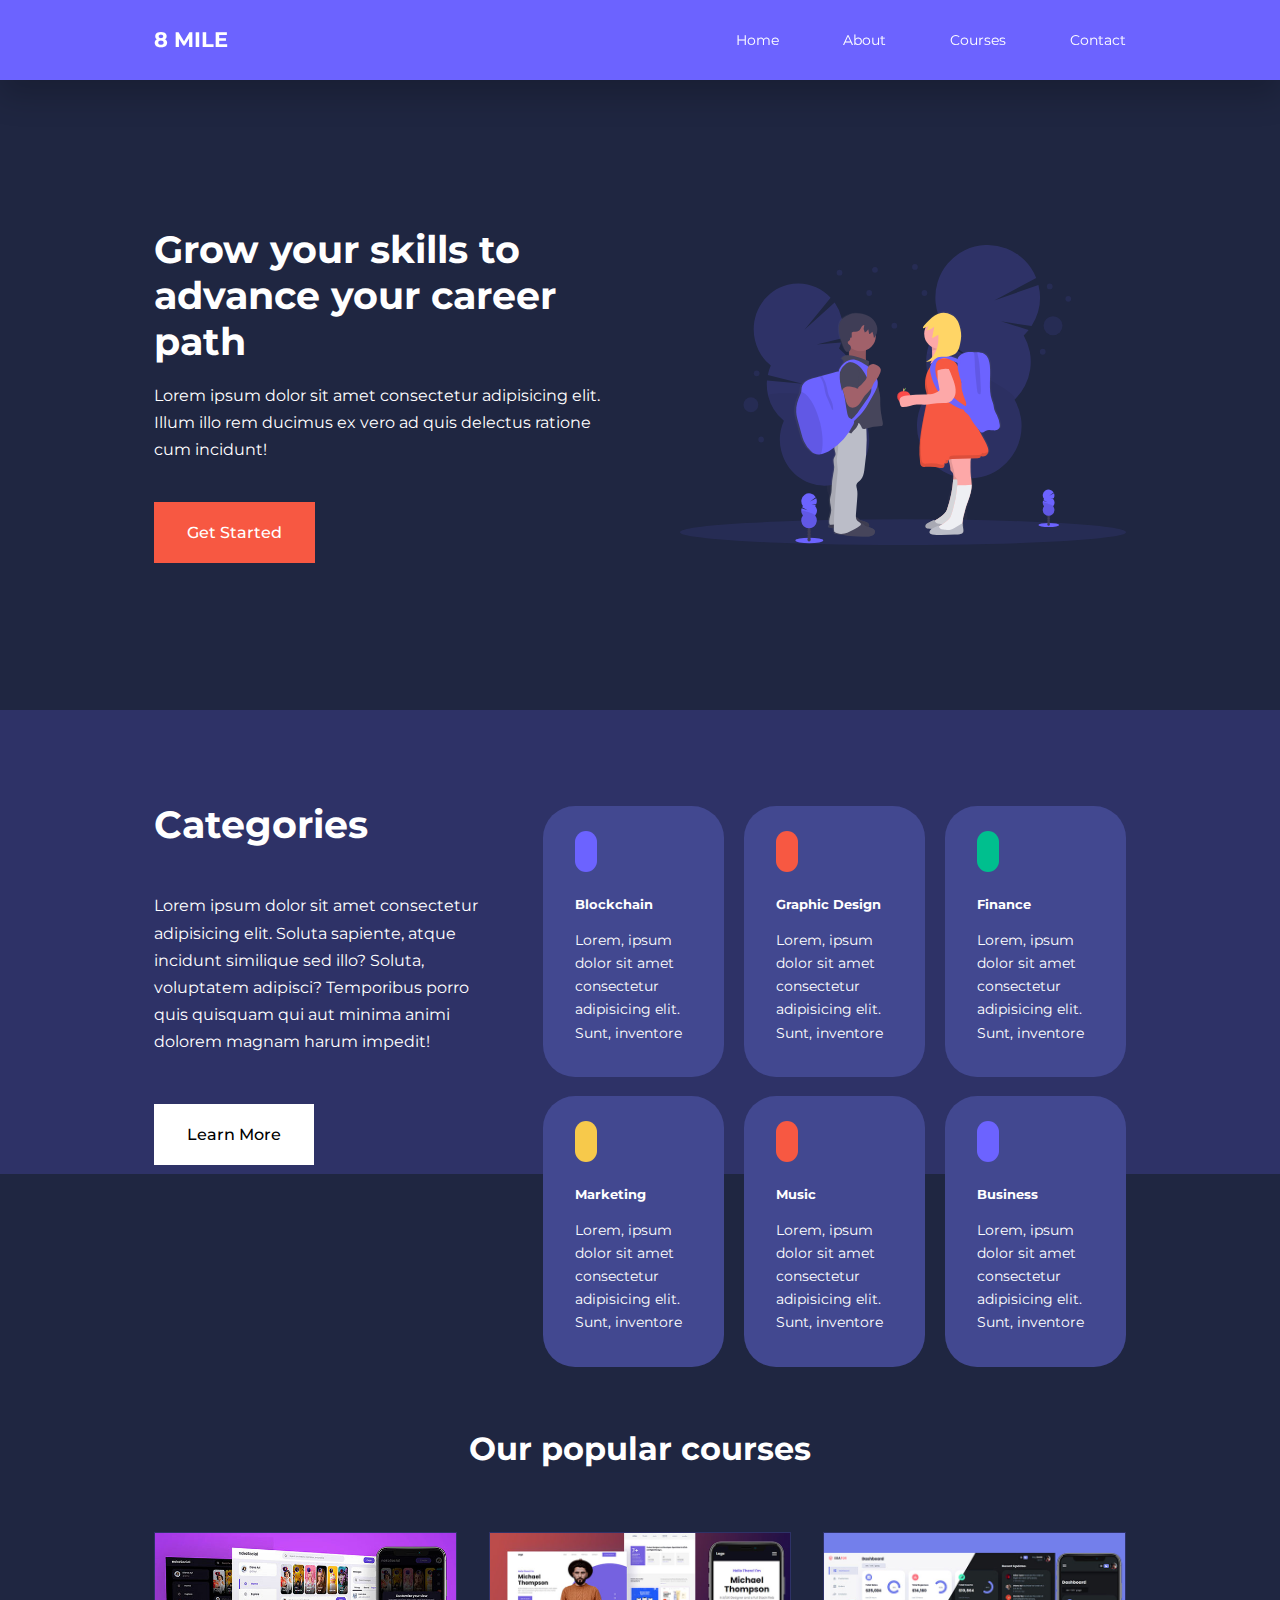
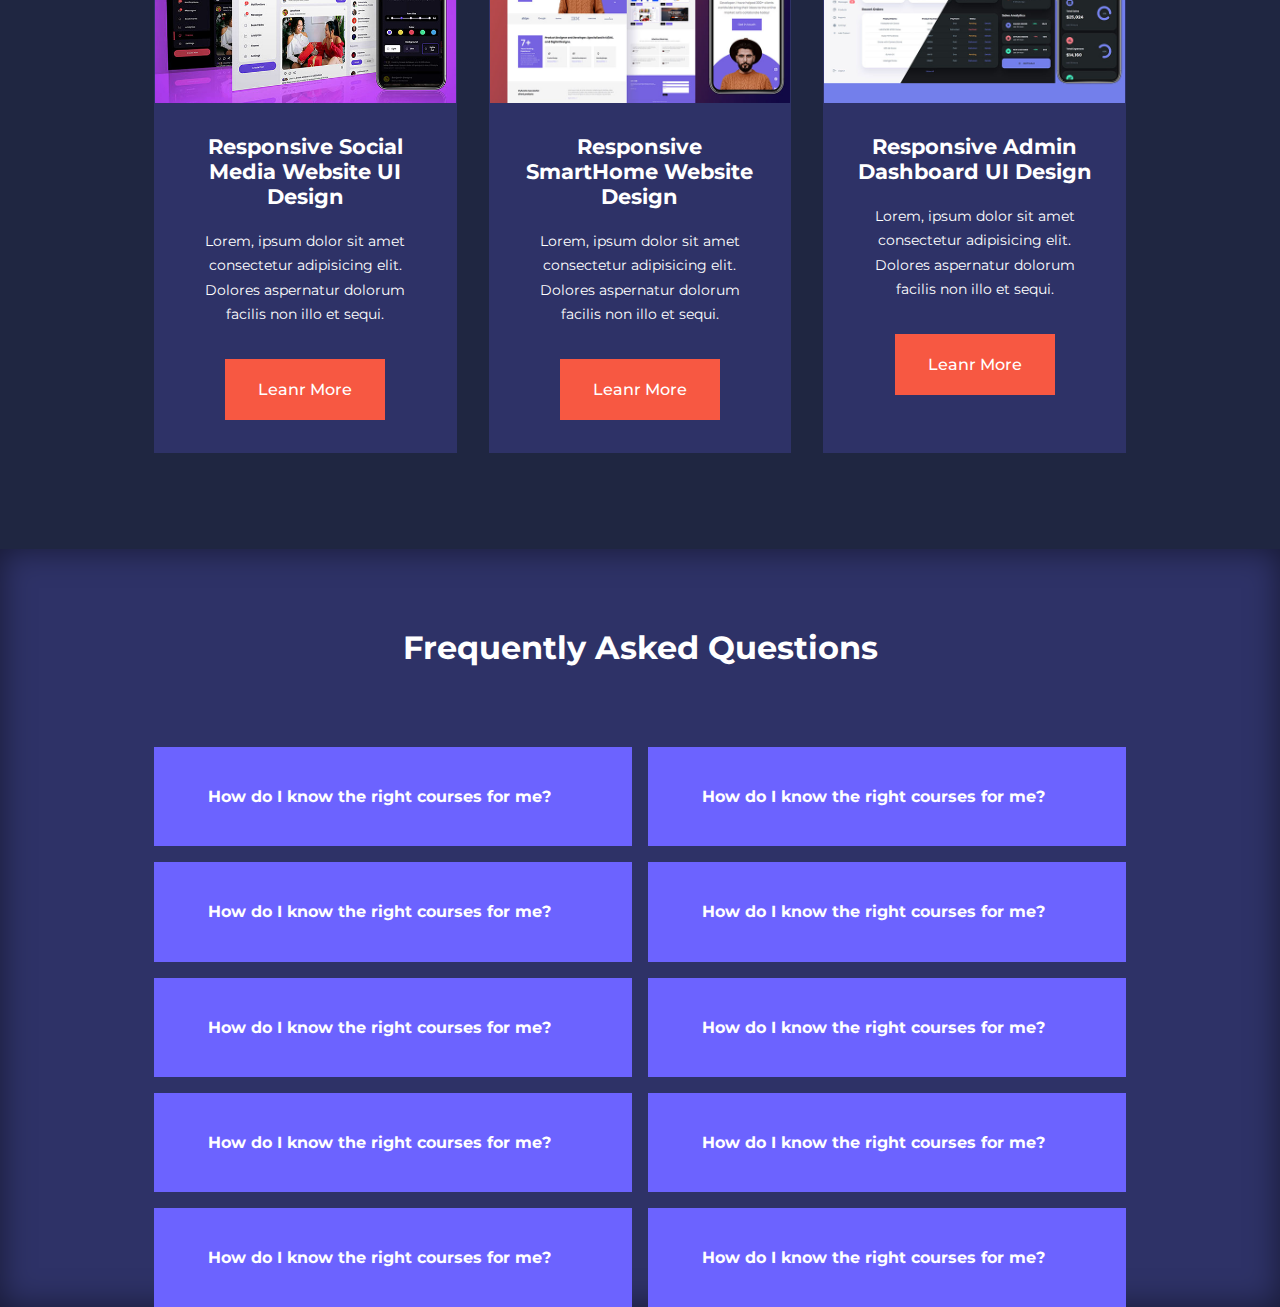
==== index.html @ 94a1e43c "First version" ====
<!DOCTYPE html>
<html lang="en">

<head>
    <meta charset="UTF-8">
    <meta http-equiv="X-UA-Compatible" content="IE=edge">
    <meta name="viewport" content="width=device-width, initial-scale=1.0">
    <title>Courses Website</title>

    <!-- CSS -->
    <link rel="stylesheet" href="css/style.css">

    <!-- ICONS -->
    <link rel="stylesheet" href="https://unicons.iconscout.com/release/v2.1.6/css/unicons.css">

    <!-- FONTS -->
    <link rel="preconnect" href="https://fonts.googleapis.com">
    <link rel="preconnect" href="https://fonts.gstatic.com" crossorigin>
    <link href="https://fonts.googleapis.com/css2?family=Montserrat:wght@300;400;500;600;700;800;900&display=swap" rel="stylesheet"> 
</head>

<body>
    <!-- NAVBAR -->
    <nav class="window-scroll">
        <div class="container nav_container">
            <a href="index.html"><h4>8 MILE</h4></a>
            <ul class="nav_menu">
                <li><a href="index.html">Home</a></li>
                <li><a href="about.html">About</a></li>
                <li><a href="courses.html">Courses</a></li>
                <li><a href="contact.html">Contact</a></li>
            </ul>
            <button id="open-menu-btn"><i class="uil uil-bars"></i></button>
            <button id="open-menu-btn"><i class="uil uil-multiply"></i></button>
        </div>
    </nav>

    <!-- HEADER -->
    <header>
        <div class="container header_container">
            <div class="header_left">
                <h1>Grow your skills to advance your career path</h1>
                <p>
                    Lorem ipsum dolor sit amet consectetur adipisicing elit. Illum illo rem ducimus ex vero ad quis delectus ratione cum incidunt!
                </p>
                <a href="courses.html" class="btn btn-primary">Get Started</a>
            </div>
            <div class="header_right">
                <div class="header_right_image">
                    <img src="./images/header.svg" alt="Header Image">
                </div>
            </div>
        </div>
    </header>

    <!-- CATEGORIED -->
    <section class="categories">
        <div class="container categories_container">
            <div class="categories_left">
                <h1>Categories</h1>
                <p>
                    Lorem ipsum dolor sit amet consectetur adipisicing elit. Soluta sapiente, atque incidunt similique sed illo? Soluta, voluptatem adipisci? Temporibus porro quis quisquam qui aut minima animi dolorem magnam harum impedit!
                </p>
                <a href="#" class="btn">Learn More</a>
            </div>
            <div class="categories_right">
                <article class="category">
                    <span class="category_icon"><i class="uil uil-bitcoin-circle"></i></span>
                    <h5>Blockchain</h5>
                    <p>Lorem, ipsum dolor sit amet consectetur adipisicing elit. Sunt, inventore</p>
                </article>

                <article class="category">
                    <span class="category_icon"><i class="uil uil-palette"></i></span>
                    <h5>Graphic Design</h5>
                    <p>Lorem, ipsum dolor sit amet consectetur adipisicing elit. Sunt, inventore</p>
                </article>
                
                <article class="category">
                    <span class="category_icon"><i class="uil uil-usd-circle"></i></span>
                    <h5>Finance</h5>
                    <p>Lorem, ipsum dolor sit amet consectetur adipisicing elit. Sunt, inventore</p>
                </article>

                <article class="category">
                    <span class="category_icon"><i class="uil uil-megaphone"></i></span>
                    <h5>Marketing</h5>
                    <p>Lorem, ipsum dolor sit amet consectetur adipisicing elit. Sunt, inventore</p>
                </article>
                
                <article class="category">
                    <span class="category_icon"><i class="uil uil-music"></i></span>
                    <h5>Music</h5>
                    <p>Lorem, ipsum dolor sit amet consectetur adipisicing elit. Sunt, inventore</p>
                </article>
                
                <article class="category">
                    <span class="category_icon"><i class="uil uil-puzzle-piece"></i></span>
                    <h5>Business</h5>
                    <p>Lorem, ipsum dolor sit amet consectetur adipisicing elit. Sunt, inventore</p>
                </article>
            </div>
        </div>
    </section>

    <!-- COURSES -->
    <section class="courses">
        <h2>Our popular courses</h2>
        <div class="container courses_container">
            <article class="course">
                <div class="course_image">
                    <img src="./images/course1.jpg" alt="course_1">
                </div>
                <div class="course_info">
                    <h4>Responsive Social Media Website UI Design</h4>
                    <p>
                        Lorem, ipsum dolor sit amet consectetur adipisicing elit. Dolores aspernatur dolorum facilis non illo et sequi.
                    </p>
                    <a href="courses.html" class="btn btn-primary">Leanr More</a>
                </div>    
            </article>

            <article class="course">
                <div class="course_image">
                    <img src="./images/course2.jpg" alt="course_1">
                </div>
                <div class="course_info">
                    <h4>Responsive SmartHome Website Design</h4>
                    <p>
                        Lorem, ipsum dolor sit amet consectetur adipisicing elit. Dolores aspernatur dolorum facilis non illo et sequi.
                    </p>
                    <a href="courses.html" class="btn btn-primary">Leanr More</a>
                </div>    
            </article>

            <article class="course">
                <div class="course_image">
                    <img src="./images/course3.jpg" alt="course_1">
                </div>
                <div class="course_info">
                    <h4>Responsive Admin Dashboard UI Design</h4>
                    <p>
                        Lorem, ipsum dolor sit amet consectetur adipisicing elit. Dolores aspernatur dolorum facilis non illo et sequi.
                    </p>
                    <a href="courses.html" class="btn btn-primary">Leanr More</a>
                </div>    
            </article>
        </div>
    </section>

    <!-- FREQUENTLY ASKED QUESTIONS -->
    <div class="faqs">
        <h2>Frequently Asked Questions</h2>
        <div class="container faqs_container">
            <article class="faq">
                <div class="faq_icon"><i class="uil uil-plus"></i></div>
                <div class="question_answer">
                    <h4>How do I know the right courses for me?</h4>
                    <p>
                        Lorem ipsum dolor sit amet consectetur adipisicing elit. Impedit officiis ab odio ducimus? Laborum cumque maxime eaque cum quod, reprehenderit perspiciatis vel possimus id eligendi quia, minus quaerat voluptates. Eaque?
                    </p>
                </div>
            </article>

            <article class="faq">
                <div class="faq_icon"><i class="uil uil-plus"></i></div>
                <div class="question_answer">
                    <h4>How do I know the right courses for me?</h4>
                    <p>
                        Lorem ipsum dolor sit amet consectetur adipisicing elit. Impedit officiis ab odio ducimus? Laborum cumque maxime eaque cum quod, reprehenderit perspiciatis vel possimus id eligendi quia, minus quaerat voluptates. Eaque?
                    </p>
                </div>
            </article>

            <article class="faq">
                <div class="faq_icon"><i class="uil uil-plus"></i></div>
                <div class="question_answer">
                    <h4>How do I know the right courses for me?</h4>
                    <p>
                        Lorem ipsum dolor sit amet consectetur adipisicing elit. Impedit officiis ab odio ducimus? Laborum cumque maxime eaque cum quod, reprehenderit perspiciatis vel possimus id eligendi quia, minus quaerat voluptates. Eaque?
                    </p>
                </div>
            </article>

            <article class="faq">
                <div class="faq_icon"><i class="uil uil-plus"></i></div>
                <div class="question_answer">
                    <h4>How do I know the right courses for me?</h4>
                    <p>
                        Lorem ipsum dolor sit amet consectetur adipisicing elit. Impedit officiis ab odio ducimus? Laborum cumque maxime eaque cum quod, reprehenderit perspiciatis vel possimus id eligendi quia, minus quaerat voluptates. Eaque?
                    </p>
                </div>
            </article>

            <article class="faq">
                <div class="faq_icon"><i class="uil uil-plus"></i></div>
                <div class="question_answer">
                    <h4>How do I know the right courses for me?</h4>
                    <p>
                        Lorem ipsum dolor sit amet consectetur adipisicing elit. Impedit officiis ab odio ducimus? Laborum cumque maxime eaque cum quod, reprehenderit perspiciatis vel possimus id eligendi quia, minus quaerat voluptates. Eaque?
                    </p>
                </div>
            </article>

            <article class="faq">
                <div class="faq_icon"><i class="uil uil-plus"></i></div>
                <div class="question_answer">
                    <h4>How do I know the right courses for me?</h4>
                    <p>
                        Lorem ipsum dolor sit amet consectetur adipisicing elit. Impedit officiis ab odio ducimus? Laborum cumque maxime eaque cum quod, reprehenderit perspiciatis vel possimus id eligendi quia, minus quaerat voluptates. Eaque?
                    </p>
                </div>
            </article>

            <article class="faq">
                <div class="faq_icon"><i class="uil uil-plus"></i></div>
                <div class="question_answer">
                    <h4>How do I know the right courses for me?</h4>
                    <p>
                        Lorem ipsum dolor sit amet consectetur adipisicing elit. Impedit officiis ab odio ducimus? Laborum cumque maxime eaque cum quod, reprehenderit perspiciatis vel possimus id eligendi quia, minus quaerat voluptates. Eaque?
                    </p>
                </div>
            </article>

            <article class="faq">
                <div class="faq_icon"><i class="uil uil-plus"></i></div>
                <div class="question_answer">
                    <h4>How do I know the right courses for me?</h4>
                    <p>
                        Lorem ipsum dolor sit amet consectetur adipisicing elit. Impedit officiis ab odio ducimus? Laborum cumque maxime eaque cum quod, reprehenderit perspiciatis vel possimus id eligendi quia, minus quaerat voluptates. Eaque?
                    </p>
                </div>
            </article>

            <article class="faq">
                <div class="faq_icon"><i class="uil uil-plus"></i></div>
                <div class="question_answer">
                    <h4>How do I know the right courses for me?</h4>
                    <p>
                        Lorem ipsum dolor sit amet consectetur adipisicing elit. Impedit officiis ab odio ducimus? Laborum cumque maxime eaque cum quod, reprehenderit perspiciatis vel possimus id eligendi quia, minus quaerat voluptates. Eaque?
                    </p>
                </div>
            </article>

            <article class="faq">
                <div class="faq_icon"><i class="uil uil-plus"></i></div>
                <div class="question_answer">
                    <h4>How do I know the right courses for me?</h4>
                    <p>
                        Lorem ipsum dolor sit amet consectetur adipisicing elit. Impedit officiis ab odio ducimus? Laborum cumque maxime eaque cum quod, reprehenderit perspiciatis vel possimus id eligendi quia, minus quaerat voluptates. Eaque?
                    </p>
                </div>
            </article>
        </div>
    </div>

    <script src="main.js"></script>
</body>

</html>
---- css/style.css ----
/* GENERAL STYLES */
* {
    margin: 0;
    padding: 0;
    border: 0;
    outline: 0;
    text-decoration: none;
    list-style: none;
    box-sizing: border-box;
}

:root {
    --color-primary : #6c63ff;
    --color-success : #00bf8e;
    --color-warning : #f7c94b;
    --color-danger : #f75842;
    --color-danger-variant: rgba(247, 88, 66, 0.4);
    --color-white : #fff;
    --color-light : rgba(255, 255, 0.7);
    --color-black : #000;
    --color-bg : #1f2641;
    --color-bg1 : #2e3267;
    --color-bg2 : #424890;
    
    --container-width-lg: 76%;
    --container-width-md: 90%;
    --container-width-sm: 94%;

    --transition: all 400ms ease;
}

body {
    font-family: 'Montserrat', sans-serif;
    line-height: 1.7;
    color: var(--color-white);
    background-color: var(--color-bg);
}

.container {
    width: var(--container-width-lg);
    margin: 0 auto;
}

section {
    padding: 6rem 0;
}

section h2 {
    text-align: center;
    margin-bottom: 4rem;
}

h1, h2, h3 , h4, h5 {
    line-height: 1.2;
}

h1 {
    font-size: 2.4rem;
}

h2 {
    font-size: 2rem;
}

h3 {
    font-size: 1.6rem;
}

h4 {
    font-size: 1.3rem;
}

a {
    color: var(--color-white);
}

img {
    width: 100%;
    display: block;object-fit: cover;
}

.btn {
    display: inline-block;
    background: var(--color-white);
    color: var(--color-black);
    padding: 1rem 2rem;
    border: 1px solid transparent;
    font-weight: 500;
    transition: var(--transition);
}

.btn:hover {
    background: transparent;
    color: var(--color-white);
    border-color: var(--color-white);
}

.btn-primary {
    background: var(--color-danger);
    color: var(--color-white);
}

/* NAVBAR */
nav {
    background: transparent;
    width: 100vw;
    height: 5rem;
    position: fixed;
    top: 0;
    z-index: 11;
}

/* Change Navbar styles on scroll */
.window-scroll {
    background: var(--color-primary);
    box-shadow: 0 1rem 2rem rgba(0, 0, 0, 0.2);
}

.nav_container {
    height: 5rem;
    display: flex;
    justify-content: space-between;
    align-items: center;
}

nav button {
    display: none;
}

.nav_menu {
    display: flex;
    align-items: center;
    gap: 4rem;
}

.nav_menu a {
    font-size: 0.9rem;
    transition: var(--transition);
}

.nav_menu a:hover {
    color: var(--color-bg2);
}

/* HEADER */
header {
    position: relative;
    top: 5rem;
    overflow: hidden;
    height: 70vh;
    margin-bottom: 5rem;
}

.header_container {
    display: grid;
    grid-template-columns: 1fr 1fr;
    align-items: center;
    gap: 5rem;
    height: 100%;
}

.header_left p {
    margin: 1rem 0 2.4rem;
}

/* CATEGORIES */
.categories {
    background: var(--color-bg1);
    height: 29rem;
}

.categories h1 {
    line-height: 1;
    margin-bottom: 3rem;
}

.categories_container {
    display: grid;
    grid-template-columns: 40% 60%;
}

.categories_left {
    margin-right: 4rem;
}

.categories_left p {
    margin: 1rem 0 3rem;
}

.categories_right {
    display: grid;
    grid-template-columns: repeat(3, 1fr);
    gap: 1.2rem;
}

.category {
    background: var(--color-bg2);
    padding: 2rem;
    border-radius: 2rem;
    transition: var(--transition);
}

.category:hover {
    box-shadow: 0 3rem 3rem rgba(0, 0, 0, 0.3);
    z-index: 1;
}

.category:nth-child(2) .category_icon {
    background-color: var(--color-danger);
}

.category:nth-child(3) .category_icon {
    background-color: var(--color-success);
}

.category:nth-child(4) .category_icon {
    background-color: var(--color-warning);
}

.category:nth-child(5) .category_icon {
    background-color: var(--color-danger);
}

.category_icon {
    background-color: var(--color-primary);
    padding: 0.7rem;
    border-radius: 0.9rem;
}

.category h5 {
    margin: 2rem 0 1rem;
}

.category p {
    font-size: 0.85rem;
}

/* POPULAR COURSES */
.courses {
    margin-top: 10rem;
}

.courses_container {
    display: grid;
    grid-template-columns: repeat(3, 1fr);
    gap: 2rem;
}

.course {
    background-color: var(--color-bg1);
    text-align: center;
    border: 1px solid transparent;
    transition: var(--transition);
}

.course:hover {
    background: transparent;
    border-color: var(--color-primary);
}

.course_info {
    padding: 2rem;
}

.course_info p {
    margin: 1.2rem 0 2rem;
    font-size: 0.9rem;
}

/* FREQUENTLY ASKED QUESTIONS */
.faqs {
    padding-top: 5rem;
    background-color: var(--color-bg1);
    box-shadow: inset 0 0 2rem rgba(0, 0, 0, 0.5);
}

.faqs h2 {
    text-align: center;
    margin-bottom: 5rem;
}

.faqs_container {
    display: grid;
    grid-template-columns: 1fr 1fr; 
    gap: 1rem;
}

.faq {
    padding: 2rem;
    display: flex;
    align-items: center;
    gap: 1.4rem;
    height: fit-content;
    background-color: var(--color-primary);
    cursor: pointer;
}

.faq h4 {
    font-size: 1rem;
    line-height: 2.2;
}

.faq_icon {
    align-self: flex-start;
    font-size: 1.2rem;
}

.faq p {
    margin-top: 0.8rem;
    display: none;
}

.faq.open p {
    display: block;
}
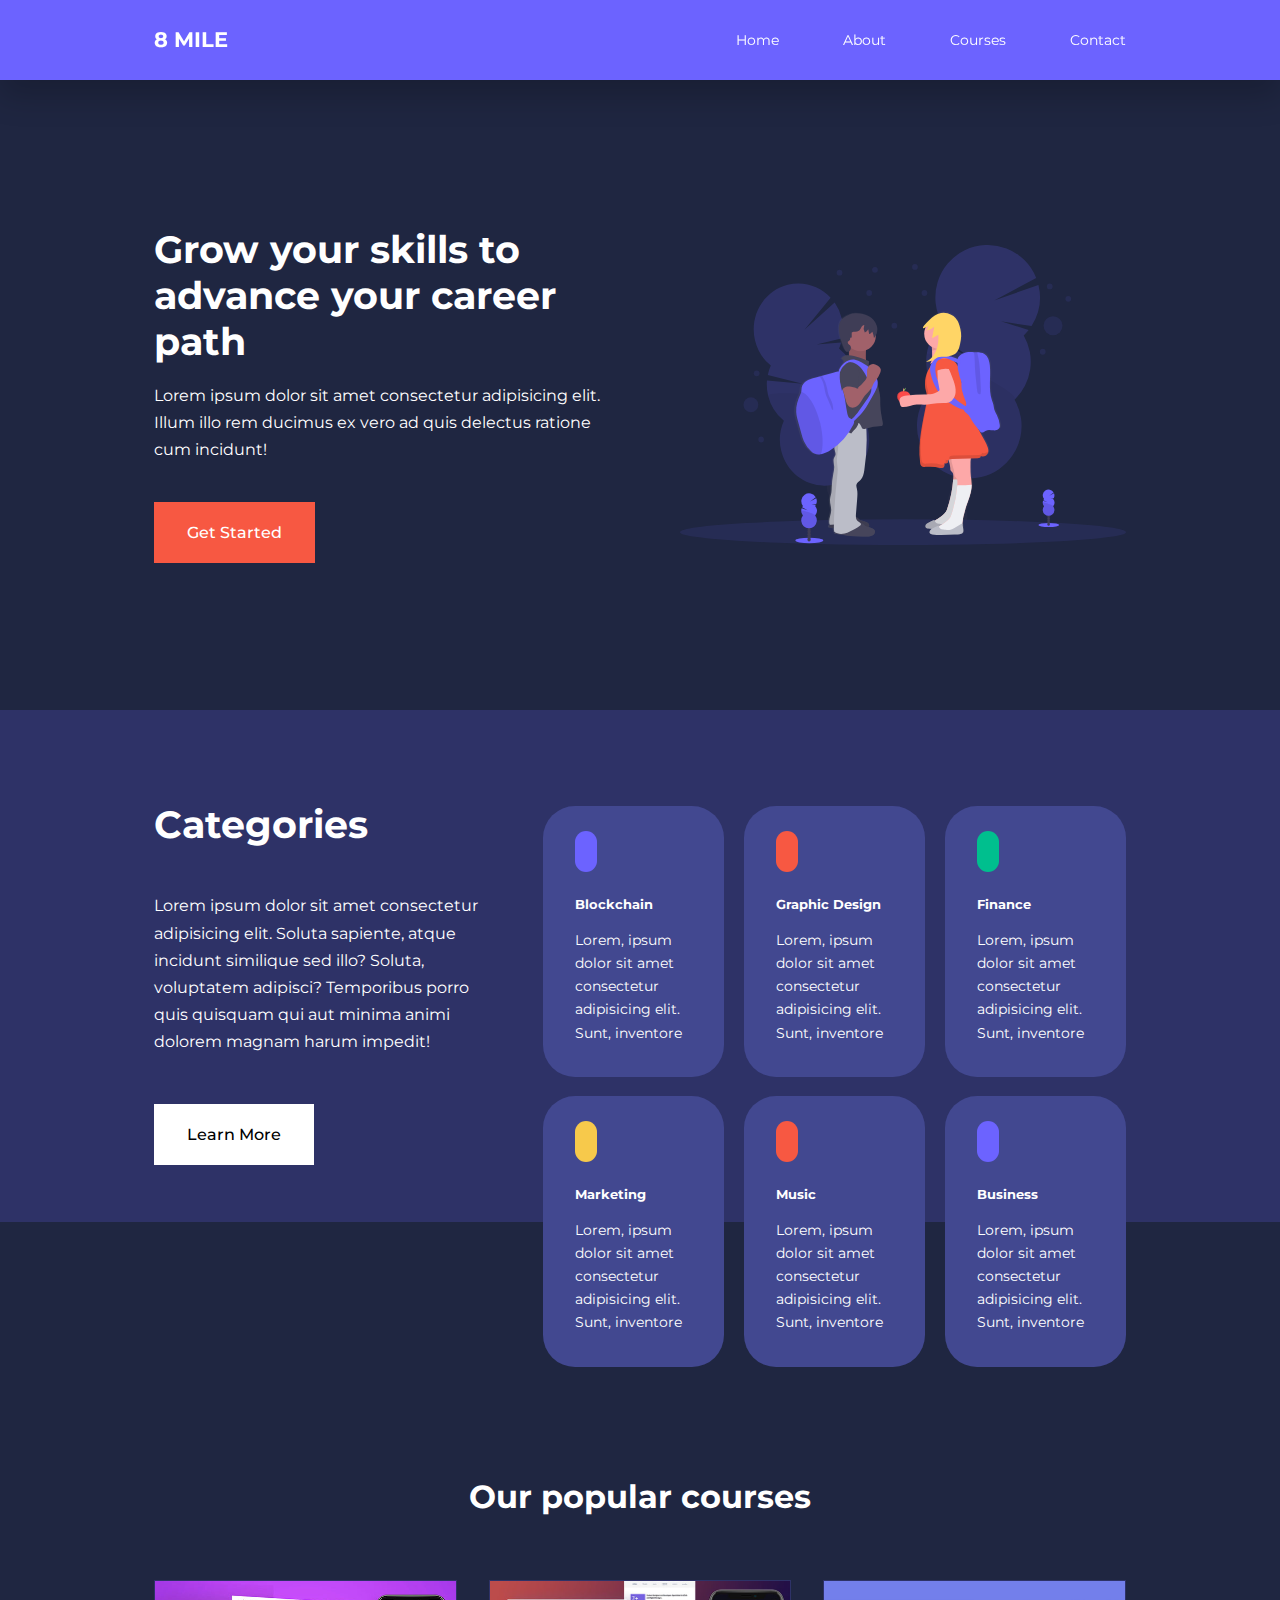
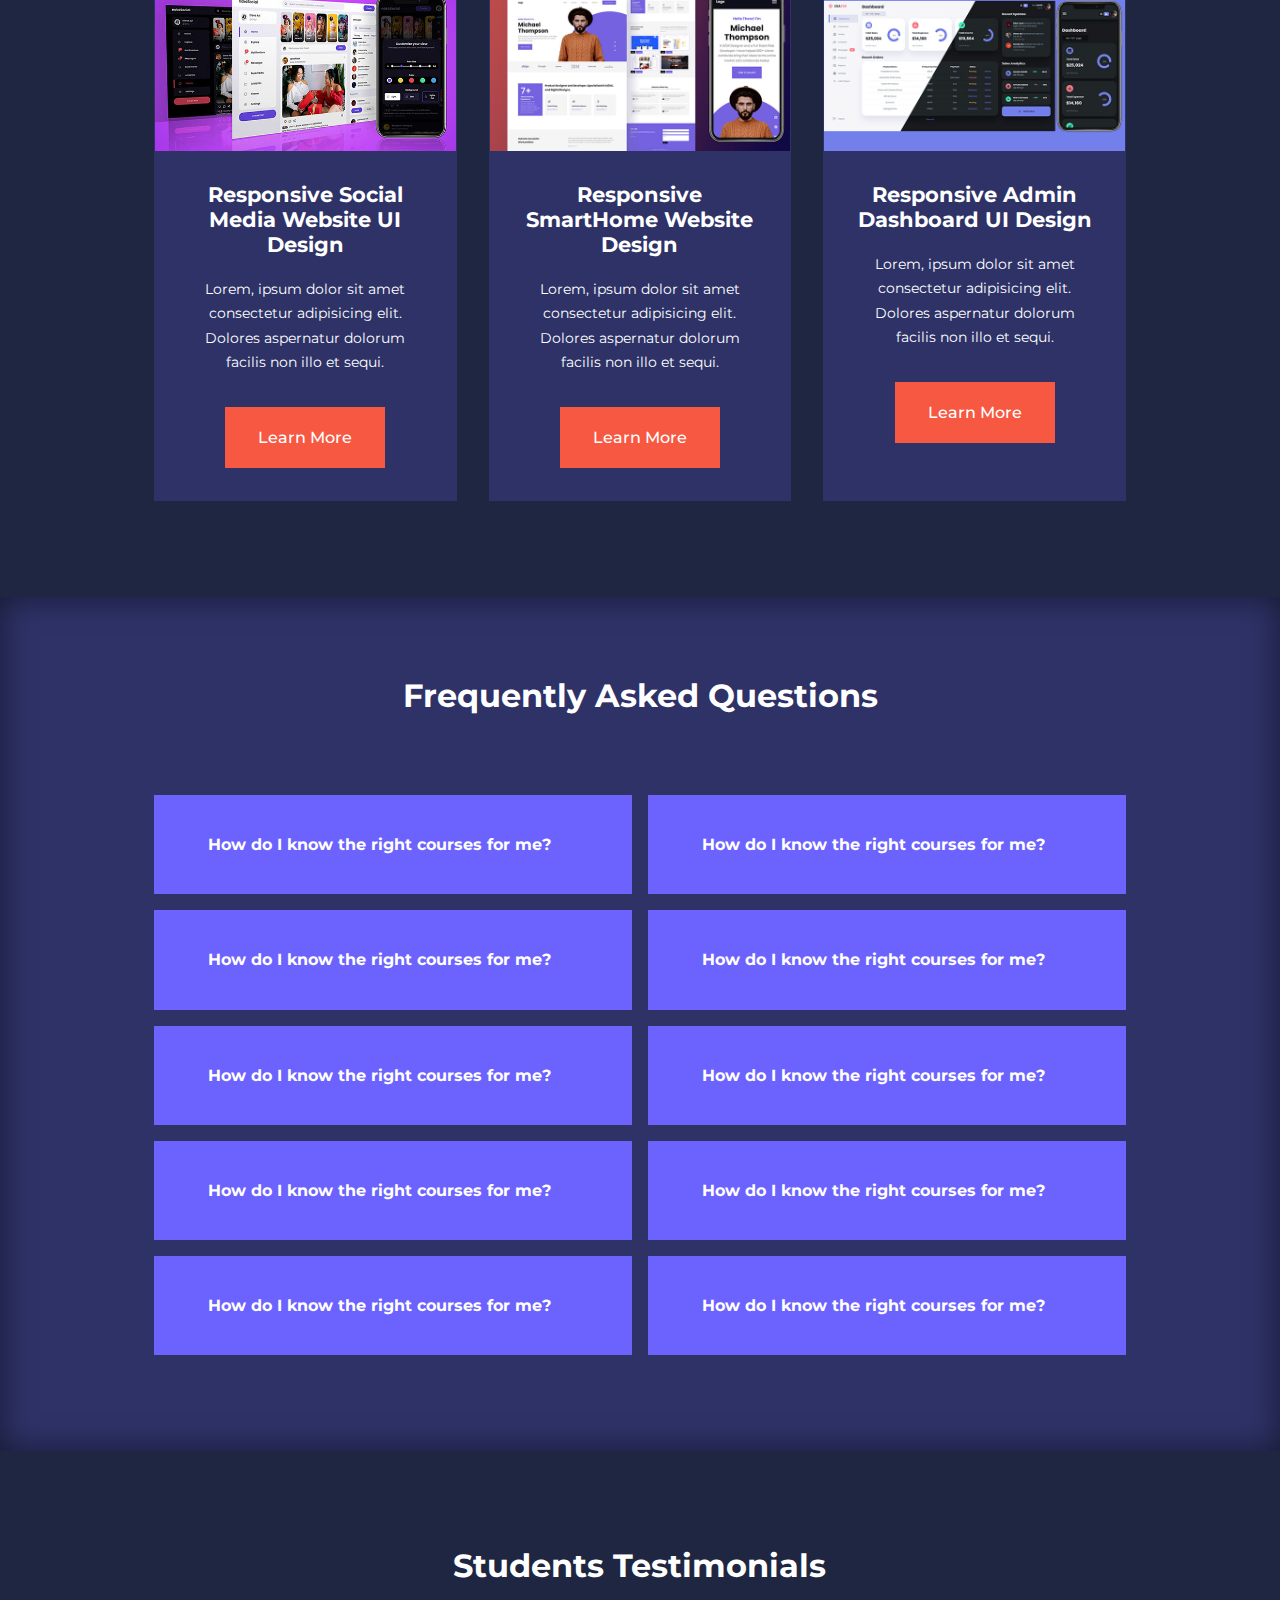
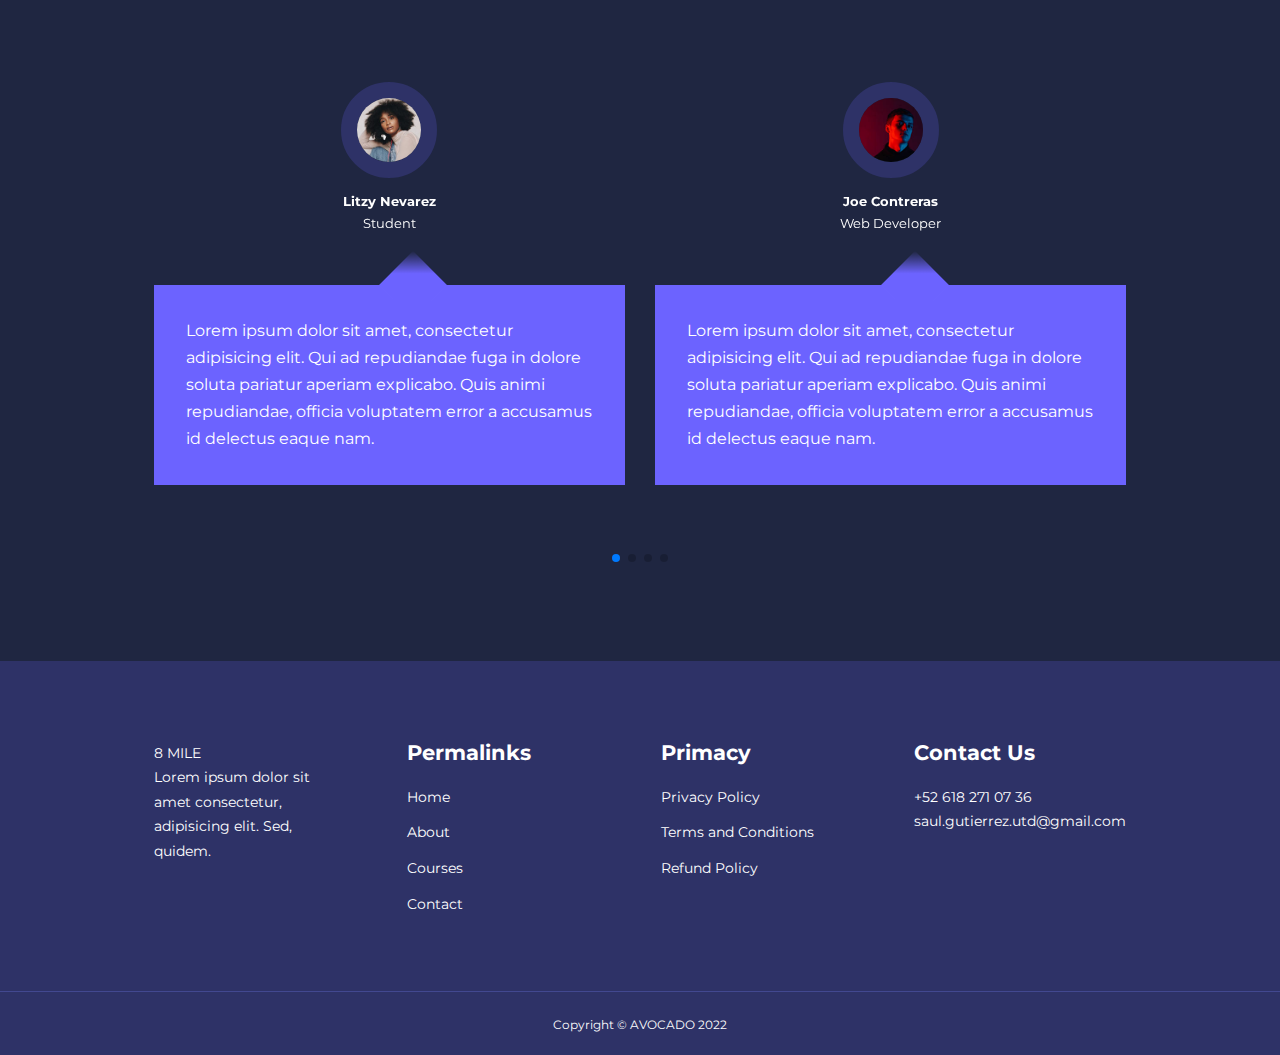
==== commit 098fcd2f: "Landing Finished" ====
--- a/index.html
+++ b/index.html
@@ -17,6 +17,12 @@
     <link rel="preconnect" href="https://fonts.googleapis.com">
     <link rel="preconnect" href="https://fonts.gstatic.com" crossorigin>
     <link href="https://fonts.googleapis.com/css2?family=Montserrat:wght@300;400;500;600;700;800;900&display=swap" rel="stylesheet"> 
+
+    <!-- SWIPER JS -->
+    <link
+        rel="stylesheet"
+        href="https://unpkg.com/swiper@8/swiper-bundle.min.css"
+    />
 </head>
 
 <body>
@@ -31,7 +37,7 @@
                 <li><a href="contact.html">Contact</a></li>
             </ul>
             <button id="open-menu-btn"><i class="uil uil-bars"></i></button>
-            <button id="open-menu-btn"><i class="uil uil-multiply"></i></button>
+            <button id="close-menu-btn"><i class="uil uil-multiply"></i></button>
         </div>
     </nav>
 
@@ -116,7 +122,7 @@
                     <p>
                         Lorem, ipsum dolor sit amet consectetur adipisicing elit. Dolores aspernatur dolorum facilis non illo et sequi.
                     </p>
-                    <a href="courses.html" class="btn btn-primary">Leanr More</a>
+                    <a href="courses.html" class="btn btn-primary">Learn More</a>
                 </div>    
             </article>
 
@@ -129,7 +135,7 @@
                     <p>
                         Lorem, ipsum dolor sit amet consectetur adipisicing elit. Dolores aspernatur dolorum facilis non illo et sequi.
                     </p>
-                    <a href="courses.html" class="btn btn-primary">Leanr More</a>
+                    <a href="courses.html" class="btn btn-primary">Learn More</a>
                 </div>    
             </article>
 
@@ -142,14 +148,14 @@
                     <p>
                         Lorem, ipsum dolor sit amet consectetur adipisicing elit. Dolores aspernatur dolorum facilis non illo et sequi.
                     </p>
-                    <a href="courses.html" class="btn btn-primary">Leanr More</a>
+                    <a href="courses.html" class="btn btn-primary">Learn More</a>
                 </div>    
             </article>
         </div>
     </section>
 
     <!-- FREQUENTLY ASKED QUESTIONS -->
-    <div class="faqs">
+    <section class="faqs">
         <h2>Frequently Asked Questions</h2>
         <div class="container faqs_container">
             <article class="faq">
@@ -252,9 +258,159 @@
                 </div>
             </article>
         </div>
-    </div>
-
+    </section>
+
+    <!-- TESTIMONIALS -->
+    <section class="container testimonials_container mySwiper">
+        <h2>Students Testimonials</h2>
+        <div class="swiper-wrapper">
+            <article class="testimonial swiper-slide">
+                <div class="avatar">
+                    <img src="./images/avatar1.jpg" alt="Testimonial Image">
+                </div>
+                <div class="testimonial_info">
+                    <h5>Litzy Nevarez</h5>
+                    <small>Student</small>
+                </div>
+                <div class="testimonial_body">
+                    <p>
+                        Lorem ipsum dolor sit amet, consectetur adipisicing elit. Qui ad repudiandae fuga in dolore soluta pariatur aperiam explicabo. Quis animi repudiandae, officia voluptatem error a accusamus id delectus eaque nam.
+                    </p>
+                </div>
+            </article>
+
+            <article class="testimonial swiper-slide">
+                <div class="avatar">
+                    <img src="./images/avatar2.jpg" alt="Testimonial Image">
+                </div>
+                <div class="testimonial_info">
+                    <h5>Joe Contreras</h5>
+                    <small>Web Developer</small>
+                </div>
+                <div class="testimonial_body">
+                    <p>
+                        Lorem ipsum dolor sit amet, consectetur adipisicing elit. Qui ad repudiandae fuga in dolore soluta pariatur aperiam explicabo. Quis animi repudiandae, officia voluptatem error a accusamus id delectus eaque nam.
+                    </p>
+                </div>
+            </article>
+
+            <article class="testimonial swiper-slide">
+                <div class="avatar">
+                    <img src="./images/avatar3.jpg" alt="Testimonial Image">
+                </div>
+                <div class="testimonial_info">
+                    <h5>José Reyes</h5>
+                    <small>Student</small>
+                </div>
+                <div class="testimonial_body">
+                    <p>
+                        Lorem ipsum dolor sit amet, consectetur adipisicing elit. Qui ad repudiandae fuga in dolore soluta pariatur aperiam explicabo. Quis animi repudiandae, officia voluptatem error a accusamus id delectus eaque nam.
+                    </p>
+                </div>
+            </article>
+
+            <article class="testimonial swiper-slide">
+                <div class="avatar">
+                    <img src="./images/avatar4.jpg" alt="Testimonial Image">
+                </div>
+                <div class="testimonial_info">
+                    <h5>Mitzy Madera</h5>
+                    <small>Web Developer</small>
+                </div>
+                <div class="testimonial_body">
+                    <p>
+                        Lorem ipsum dolor sit amet, consectetur adipisicing elit. Qui ad repudiandae fuga in dolore soluta pariatur aperiam explicabo. Quis animi repudiandae, officia voluptatem error a accusamus id delectus eaque nam.
+                    </p>
+                </div>
+            </article>
+
+            <article class="testimonial swiper-slide">
+                <div class="avatar">
+                    <img src="./images/avatar5.jpg" alt="Testimonial Image">
+                </div>
+                <div class="testimonial_info">
+                    <h5>Mariela</h5>
+                    <small>Student</small>
+                </div>
+                <div class="testimonial_body">
+                    <p>
+                        Lorem ipsum dolor sit amet, consectetur adipisicing elit. Qui ad repudiandae fuga in dolore soluta pariatur aperiam explicabo. Quis animi repudiandae, officia voluptatem error a accusamus id delectus eaque nam.
+                    </p>
+                </div>
+            </article>
+        </div>
+        <div class="swiper-pagination"></div>
+    </section>
+
+    <!-- FOOTER -->
+    <footer class="footer">
+        <div class="container footer_container">
+            <div class="footer_1">
+                <a href="index.html" class="footer_logo">8 MILE</a>
+                <p>
+                    Lorem ipsum dolor sit amet consectetur, adipisicing elit. Sed, quidem.
+                </p>
+            </div>
+
+            <div class="footer_2">
+                <h4>Permalinks</h4>
+                <ul class="permalinks">
+                    <li><a href="index.html">Home</a></li>
+                    <li><a href="about.html">About</a></li>
+                    <li><a href="courses.html">Courses</a></li>
+                    <li><a href="contact.html">Contact</a></li>
+                </ul>
+            </div>
+
+            <div class="footer_3">
+                <h4>Primacy</h4>
+                <ul class="privacy">
+                    <li><a href="#">Privacy Policy</a></li>
+                    <li><a href="#">Terms and Conditions</a></li>
+                    <li><a href="#">Refund Policy</a></li>
+                </ul>
+            </div>
+
+            <div class="footer_4">
+                <h4>Contact Us</h4>
+                <div>
+                    <p>+52 618 271 07 36</p>
+                    <p>saul.gutierrez.utd@gmail.com</p>
+                </div>
+
+                <ul class="footer_socials">
+                    <li><a href="#"><i class="uil uil-facebook"></i></a></li>
+                    <li><a href="#"><i class="uil uil-instagram"></i></a></li>
+                    <li><a href="#"><i class="uil uil-twitter"></i></a></li>
+                    <li><a href="#"><i class="uil uil-youtube"></i></a></li>
+                </ul>
+            </div>
+        </div>
+            <div class="footer_copyright">
+                <small>Copyright &copy; AVOCADO 2022</small>
+            </div>
+    </footer>
+
+    <!-- SCRIPTS JS -->
+    <script src="https://unpkg.com/swiper@8/swiper-bundle.min.js"></script>
     <script src="main.js"></script>
+
+    <script>
+        var swiper = new Swiper(".mySwiper", {
+          slidesPerView: 1,
+          spaceBetween: 30,
+          pagination: {
+            el: ".swiper-pagination",
+            clickable: true,
+          },
+            //   Window Width >= 600
+            breakpoints: {
+                900: {
+                    slidesPerView: 2
+                }
+            }
+        });
+    </script>
 </body>
 
 </html>--- a/css/style.css
+++ b/css/style.css
@@ -166,7 +166,7 @@
 /* CATEGORIES */
 .categories {
     background: var(--color-bg1);
-    height: 29rem;
+    height: 32rem;
 }
 
 .categories h1 {
@@ -312,4 +312,157 @@
 
 .faq.open p {
     display: block;
+}
+
+/* TESTIMONIALS */
+.testimonials_container {
+    overflow-x: hidden;
+    position: relative;
+    margin-bottom: 5rem;
+}
+
+.testimonial {
+    padding-top: 2rem;
+}
+
+.avatar {
+    width: 6rem;
+    height: 6rem;
+    border-radius: 50%;
+    overflow: hidden;
+    margin: 0 auto 1rem;
+    border: 1rem solid var(--color-bg1);
+}
+
+.testimonial_info {
+    text-align: center;
+}
+
+.testimonial_body {
+    background: var(--color-primary);
+    padding: 2rem;
+    margin-top: 3rem;
+    position: relative;
+}
+
+.testimonial_body::before {
+    content: "";
+    display: block;
+    background: linear-gradient(135deg, transparent, var(--color-primary), var(--color-primary), var(--color-primary));
+    width: 3rem;
+    height: 3rem;
+    position: absolute;
+    left: 50%;
+    top: -1.5rem;
+    transform: rotate(45deg);
+}
+
+/* FOOTER */
+footer {
+    background: var(--color-bg1);
+    padding-top: 5rem;
+    font-size: 0.9rem;
+}
+
+.footer_container {
+    display: grid;
+    grid-template-columns: repeat(4, 1fr);
+    gap: 5rem;
+}
+
+.footer_container > div h4 {
+    margin-bottom: 1.2rem;
+}
+
+.footer_1 p {
+    margin: 0 0 2rem;
+}
+
+footer ul li {
+    margin-bottom: 0.7rem;
+}
+
+footer ul li a:hover {
+    text-decoration: underline;
+}
+
+.footer_socials {
+    display: flex;
+    gap: 1rem;
+    font-size: 1.2rem;
+    margin-top: 2rem;
+}
+
+.footer_copyright {
+    text-align: center;
+    margin-top: 4rem;
+    padding: 1.2rem 0;
+    border-top: 1px solid var(--color-bg2);
+}
+
+/* RESPONSIVE DESIGN */
+@media screen and (max-width: 1024px) {
+    .container {
+        width: var(--container-width-md);
+    }
+
+    h1 {
+        font-size: 2.2rem;
+    }
+
+    h2 {
+        font-size: 1.7rem;
+    }
+
+    h3 {
+        font-size: 1.4rem;
+    }
+
+    h4 {
+        font-size: 1.2rem;
+    }
+
+    /* NAVBAR */
+    nav button {
+        display: inline-block;
+        background: transparent;
+        font-size: 1.8rem;
+        color: var(--color-white);
+        cursor: pointer;
+    }
+
+    nav button#close-menu-btn {
+        display: none;
+    }
+
+    .nav_menu {
+        position: fixed;
+        top: 5rem;
+        right: 5%;
+        height: fit-content;
+        width: 18rem;
+        flex-direction: column;
+        gap: 0;
+        display: none;
+    }
+
+    .nav_menu li {
+        width: 100%;
+        height: 5.8rem;
+    }
+
+    .nav_menu li a {
+        background: var(--color-primary);
+        box-shadow: -4rem 6rem 10rem rgba(0, 0, 0, 0.6);
+        width: 100%;
+        height: 100%;
+        display: grid;
+        place-items: center;
+    }
+
+    .nav_menu li a:hover {
+        background: var(--color-bg2);
+        color: var(--color-white);
+    }
+
 }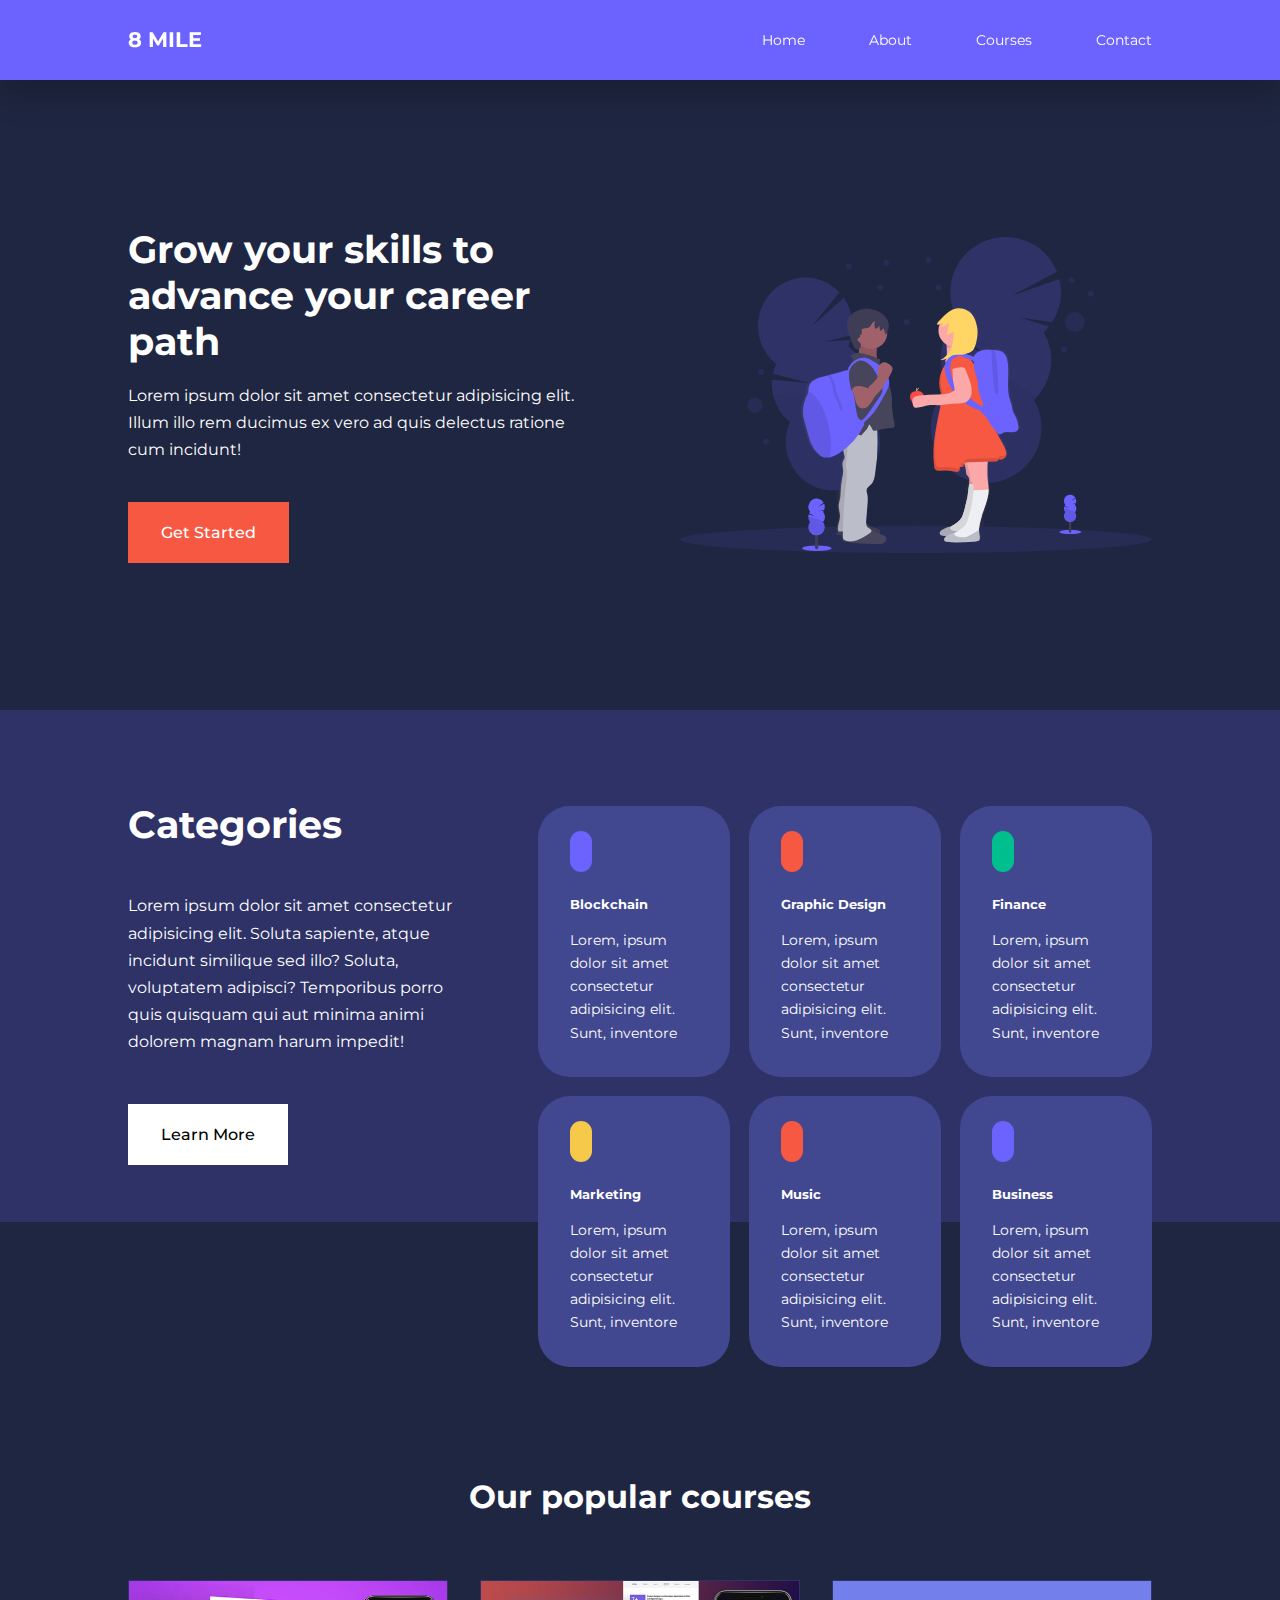
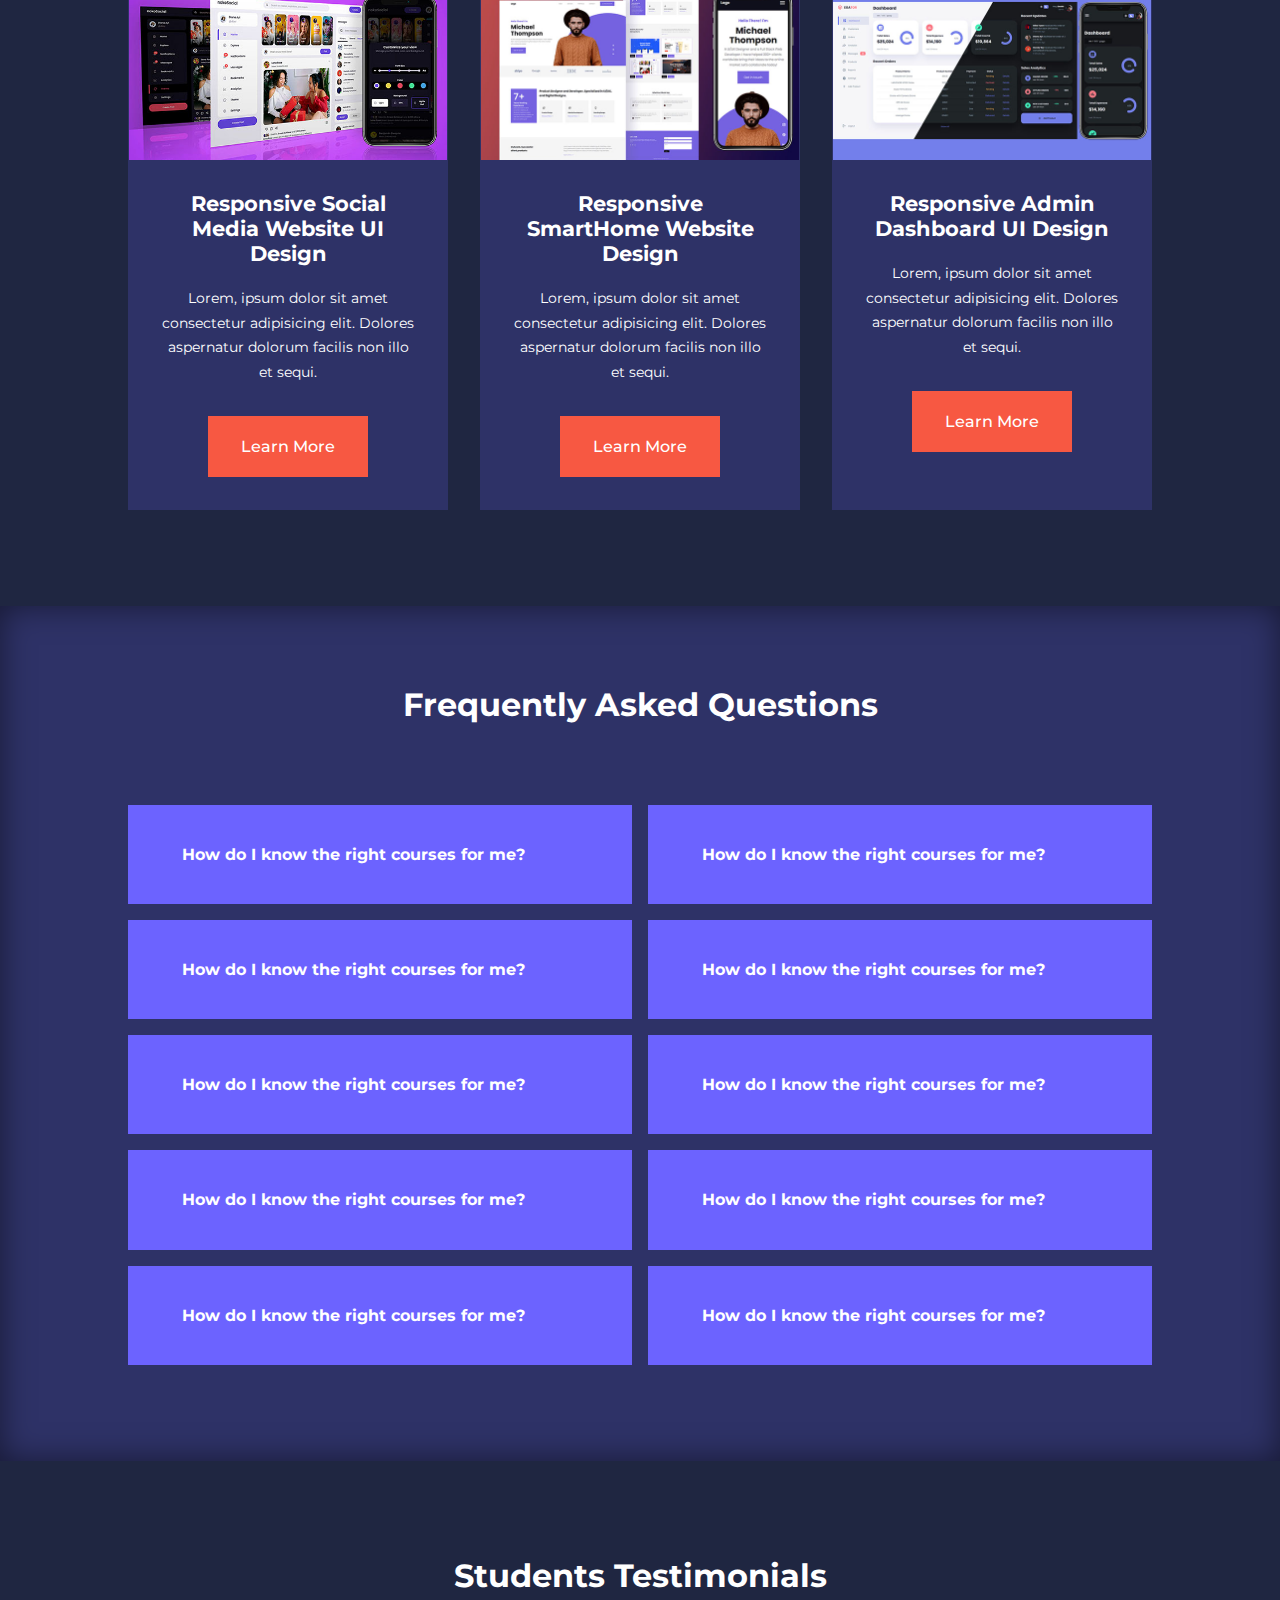
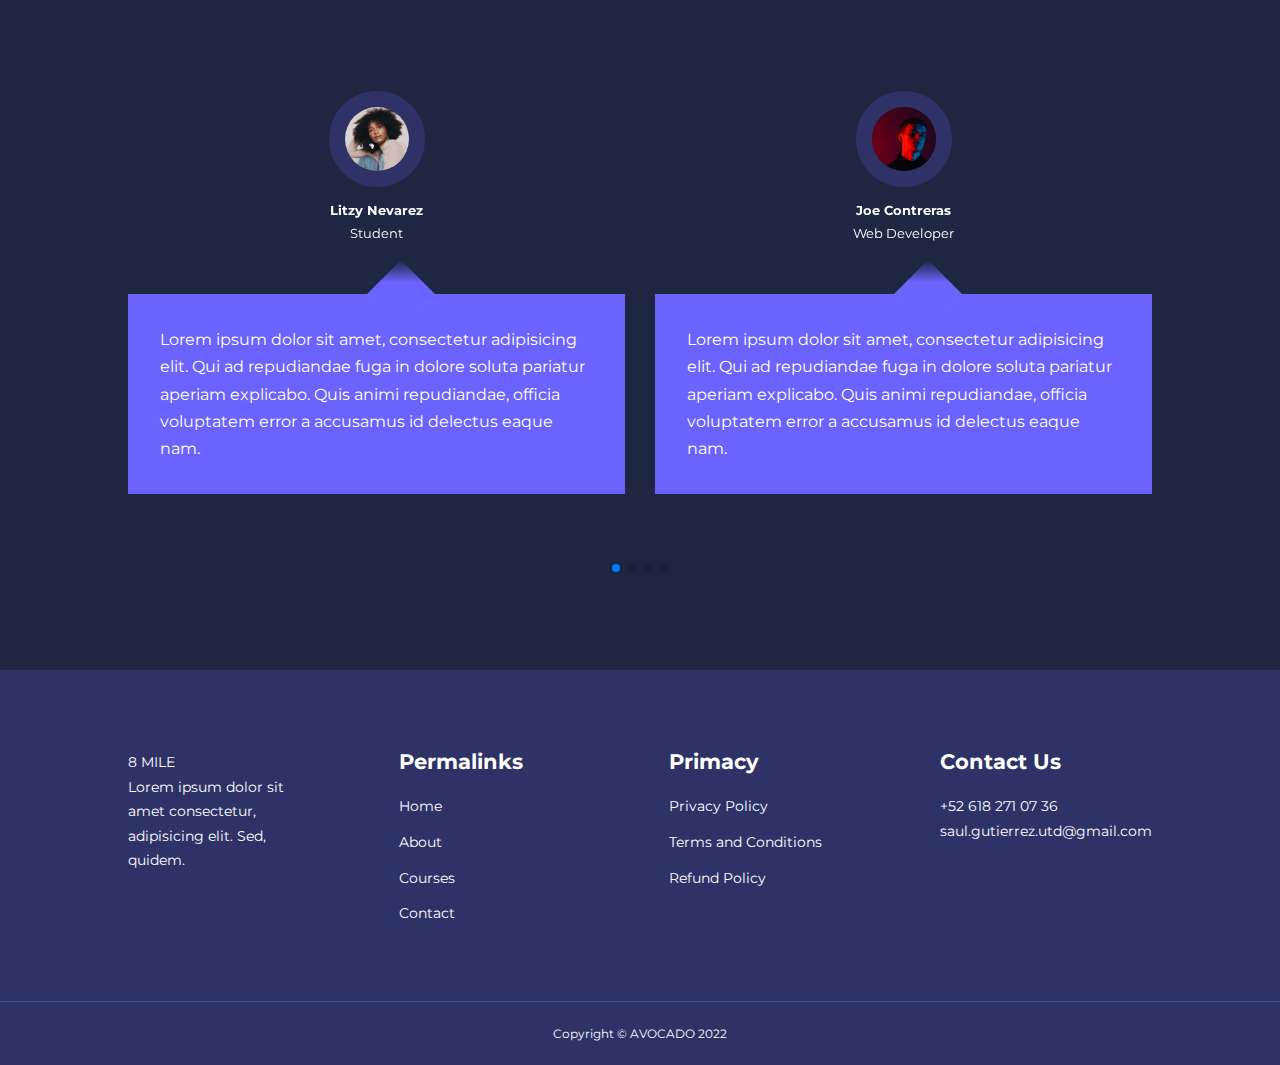
==== commit 14f81a24: "Mobile Responsive" ====
--- a/index.html
+++ b/index.html
@@ -59,7 +59,7 @@
         </div>
     </header>
 
-    <!-- CATEGORIED -->
+    <!-- CATEGORIES -->
     <section class="categories">
         <div class="container categories_container">
             <div class="categories_left">
--- a/css/style.css
+++ b/css/style.css
@@ -22,7 +22,7 @@
     --color-bg1 : #2e3267;
     --color-bg2 : #424890;
     
-    --container-width-lg: 76%;
+    --container-width-lg: 80%;
     --container-width-md: 90%;
     --container-width-sm: 94%;
 
@@ -400,6 +400,10 @@
     border-top: 1px solid var(--color-bg2);
 }
 
+nav button#close-menu-btn {
+    display: none;
+}
+
 /* RESPONSIVE DESIGN */
 @media screen and (max-width: 1024px) {
     .container {
@@ -440,15 +444,40 @@
         top: 5rem;
         right: 5%;
         height: fit-content;
-        width: 18rem;
+        width: 40vw;
         flex-direction: column;
         gap: 0;
         display: none;
     }
 
+    @keyframes animateNavItems {
+        0% {
+          transform: rotateZ(-90deg) rotateX(90deg) scale(0.1);
+        }
+        100% {
+            transform: rotateZ(0) rotateX(0) scale(1);
+            opacity: 1;
+        }
+    }
+
     .nav_menu li {
         width: 100%;
         height: 5.8rem;
+        animation: animateNavItems 500ms linear forwards;
+        transform-origin: top right;
+        opacity: 0;
+    }
+
+    .nav_menu li:nth-child(2){
+        animation-delay: 250ms;
+    }
+
+    .nav_menu li:nth-child(3){
+        animation-delay: 500ms;
+    }
+    
+    .nav_menu li:nth-child(4){
+        animation-delay: 750ms;
     }
 
     .nav_menu li a {
@@ -465,4 +494,127 @@
         color: var(--color-white);
     }
 
+    /* HEADER */
+    header {
+        height: 52vh;
+        margin-bottom: 4rem;
+    }
+
+    .header_container {
+        gap: 0;
+        padding-bottom: 3rem;
+    }
+
+    /* CATEGORIES */
+    .categories {
+        height: auto;
+    }
+
+    .categories_container {
+        grid-template-columns: 1fr;
+        gap: 3rem;
+    }
+
+    .categories_left {
+        margin-right: 0;
+    }
+
+    /* POPULAR COURSES */
+    .courses {
+        margin-top: 0;
+    }
+    
+    .courses_container {
+        grid-template-columns: 1fr 1fr;
+    }
+
+    /* .FAQS */
+    .faqs_container {
+        grid-template-columns: 1fr;
+    }
+
+    .faq {
+        padding: 1.5rem;
+    }
+
+    /* FOOTER */
+    .footer_container {
+        grid-template-columns: 1fr 1fr;
+        text-align: center;
+    }
+
+    .footer_socials {
+        width: 60%;
+        margin: 0 auto; 
+    }
+}
+
+@media screen and (max-width: 600px) {
+    .container {
+        width: var(--container-width-sm);
+    }
+
+    /* NAVBAR */
+    .nav_menu {right: 3%;
+    }
+
+    /* HEADER */
+    header {
+        height: 100vh;
+    }
+
+    .header_container {
+        grid-template-columns: 1fr;
+        text-align: center;
+        margin-top: 0;
+    }
+
+    .header_left p {
+        margin-bottom: 1.3rem;
+    }
+
+    /* CATEGORIES */
+    .categories_left {
+        text-align: center;
+    }
+
+    .categories_right {
+        grid-template-columns: 1fr 1fr;
+        gap: 0.7rem;
+    }
+
+    .category {
+        padding: 1rem;
+        border-radius: 1rem;
+    }
+
+    .category_icon {
+        margin-top: 4px;
+        display: inline-block;
+    }
+
+    /* POPULAR COURSES */
+    .courses_container {
+        grid-template-columns: 1fr;
+    }
+
+    /* TESTIMONIALS */
+    .testimonial_body {
+        padding: 1.2rem;
+    }
+
+    /* FOOTER */
+    .footer_container {
+        grid-template-columns: 1fr;
+        text-align: center;
+        gap: 2rem;
+    }
+
+    .footer_1 p {
+        margin: 1rem auto;
+    }
+
+    .footer_socials {
+        justify-content: center;
+    }
 }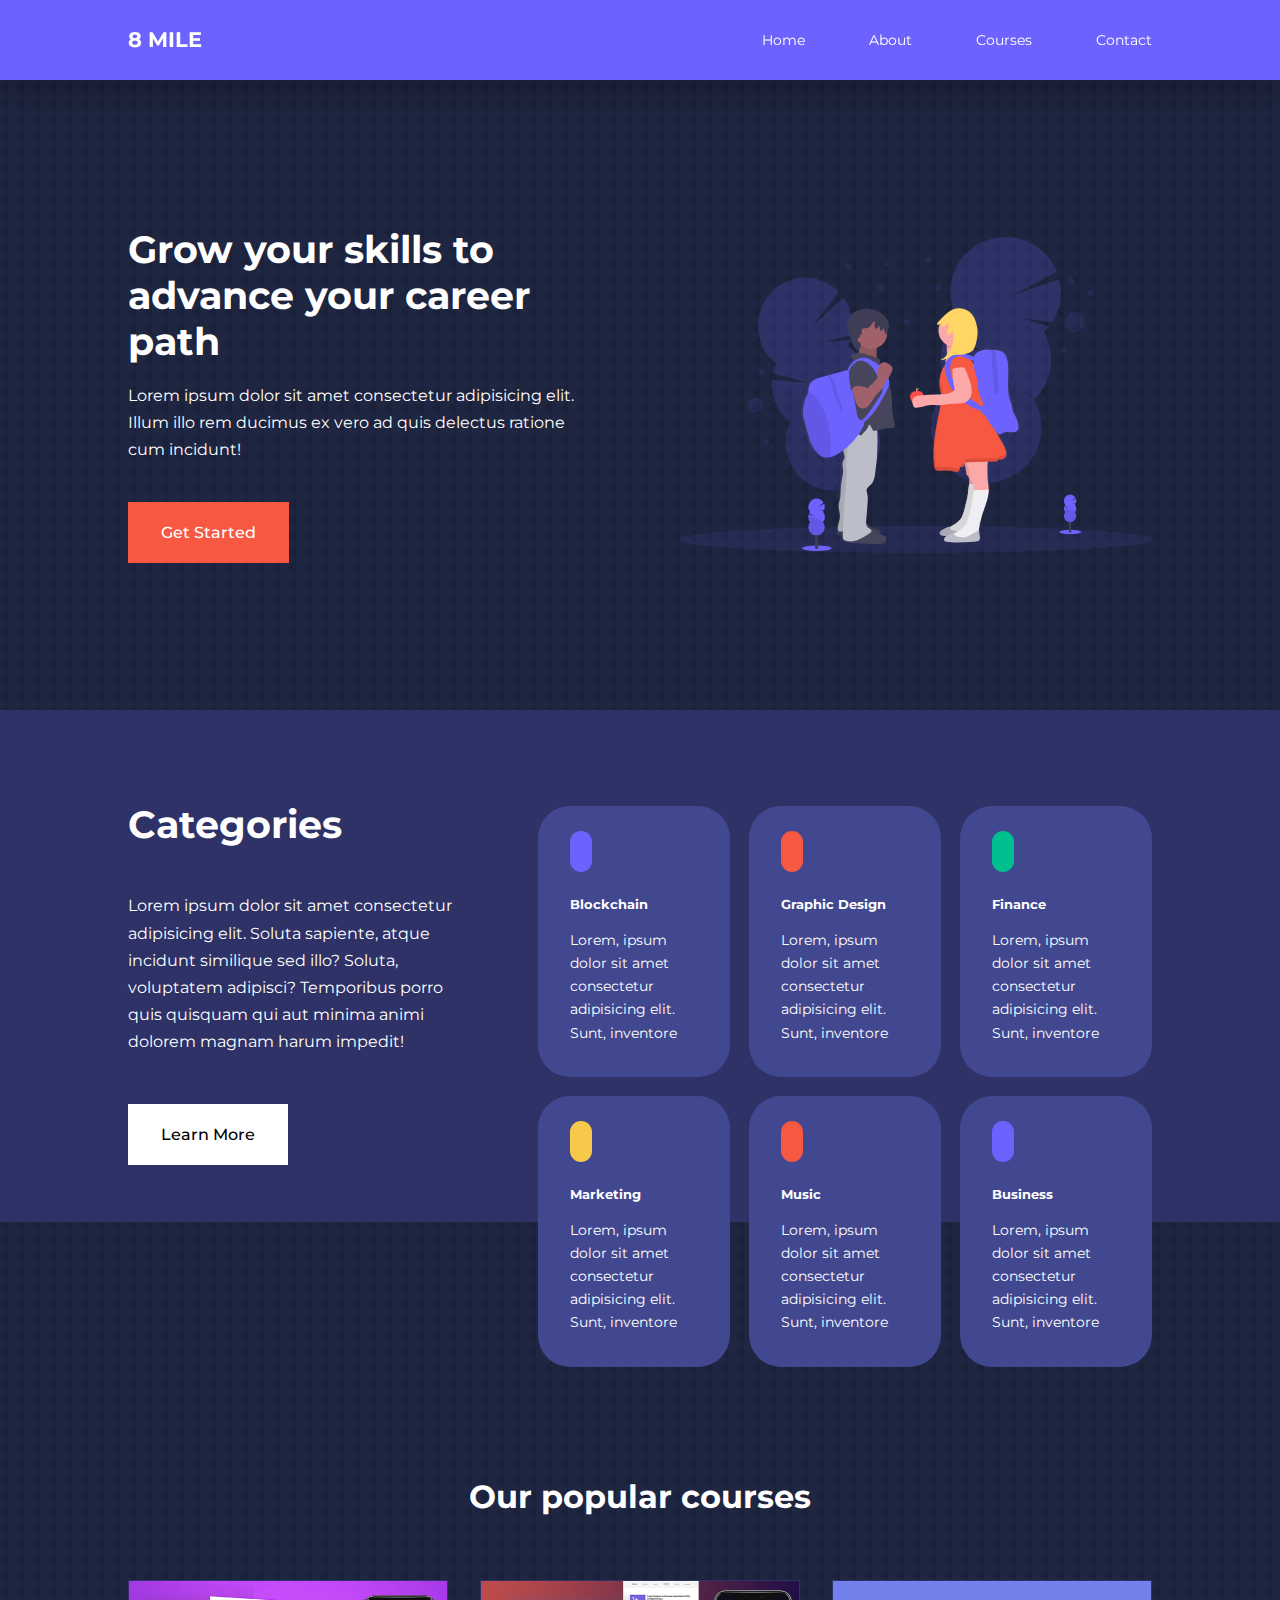
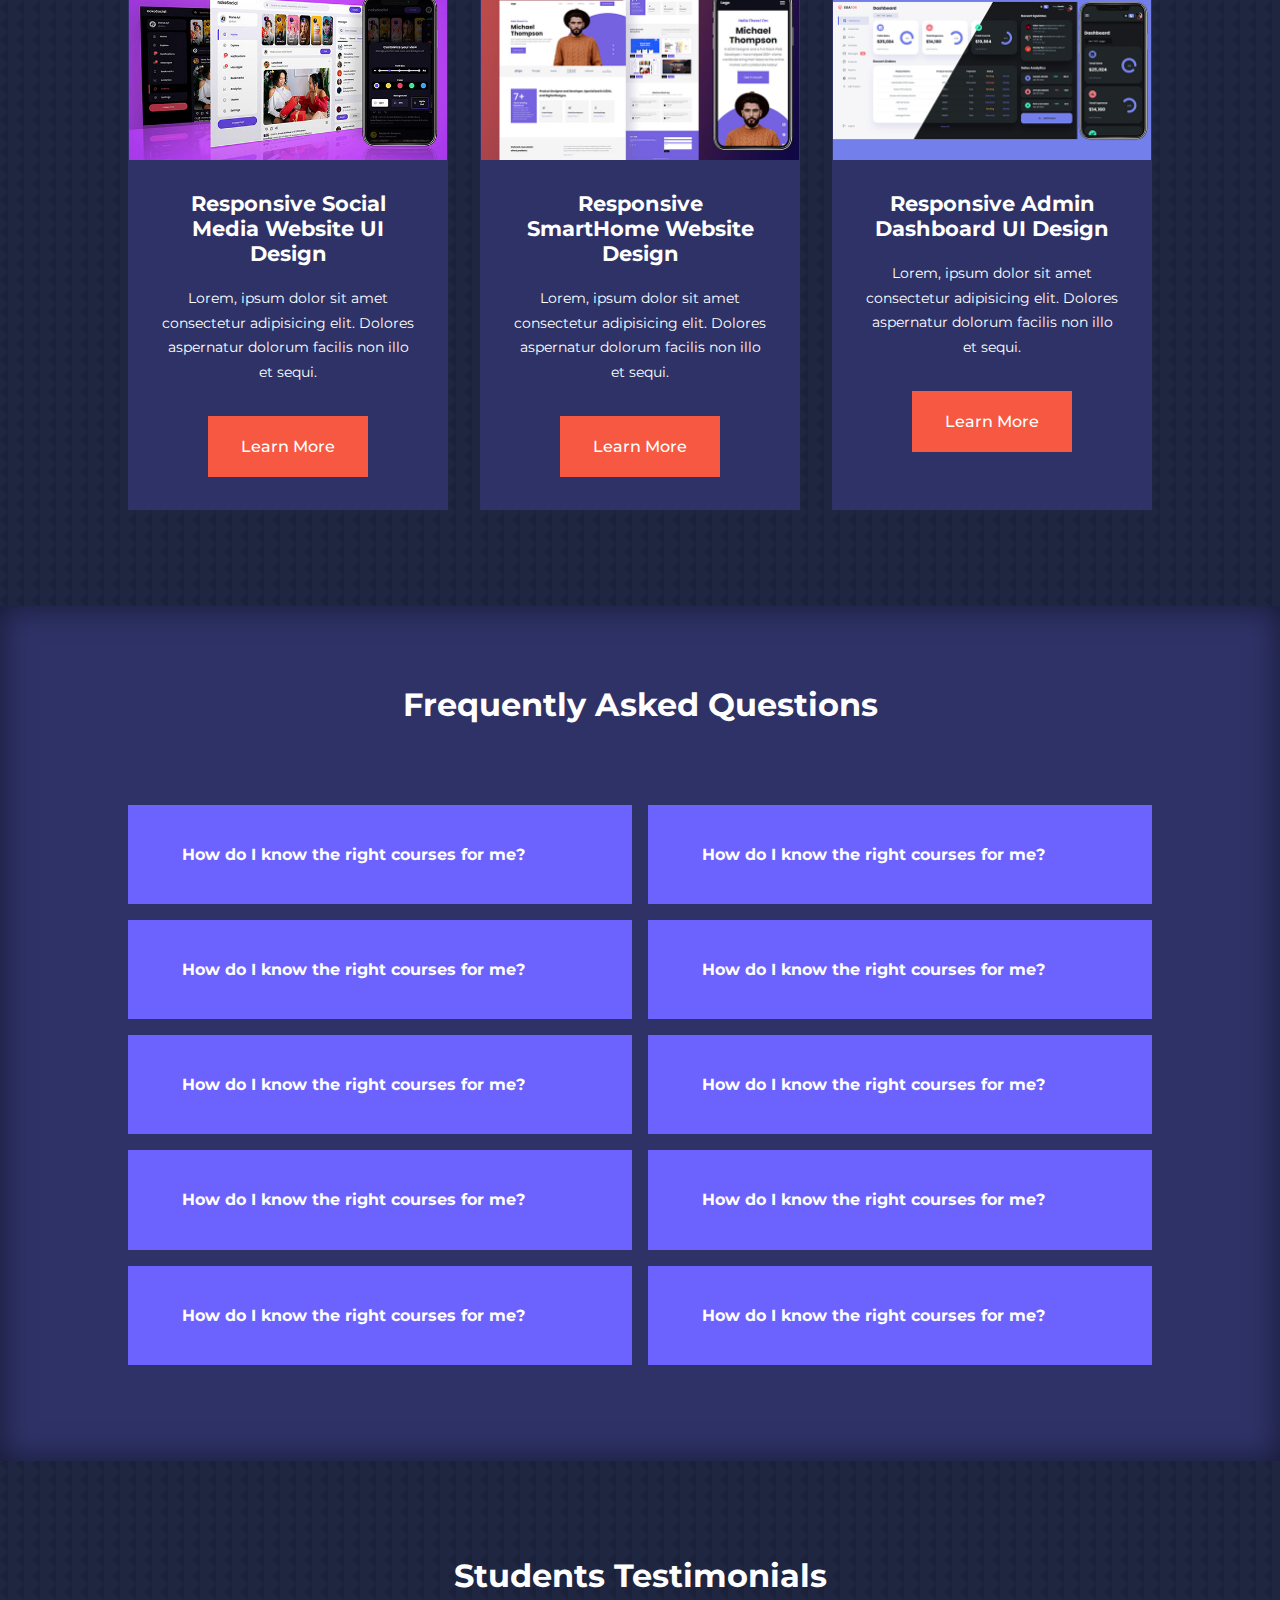
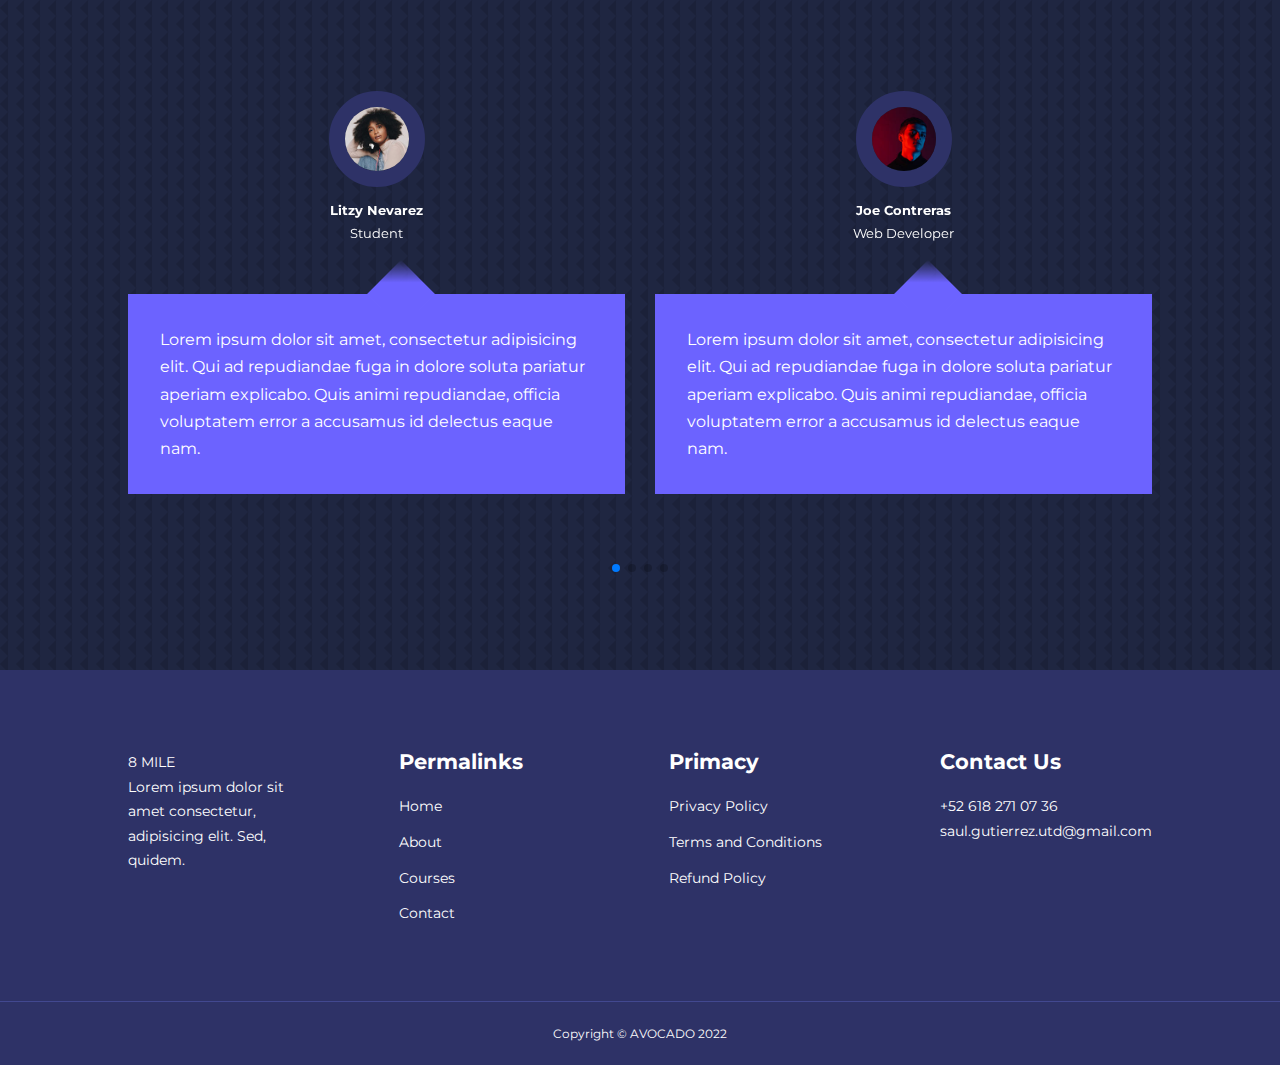
==== commit 885acdc0: "Finished" ====
--- a/index.html
+++ b/index.html
@@ -9,6 +9,12 @@
 
     <!-- CSS -->
     <link rel="stylesheet" href="css/style.css">
+
+    <style>
+        body {
+            background-image: url("./images/bg-texture.png");
+        }
+    </style>
 
     <!-- ICONS -->
     <link rel="stylesheet" href="https://unicons.iconscout.com/release/v2.1.6/css/unicons.css">
--- a/css/style.css
+++ b/css/style.css
@@ -16,7 +16,7 @@
     --color-danger : #f75842;
     --color-danger-variant: rgba(247, 88, 66, 0.4);
     --color-white : #fff;
-    --color-light : rgba(255, 255, 0.7);
+    --color-light : rgba(255, 255, 255, 0.7);
     --color-black : #000;
     --color-bg : #1f2641;
     --color-bg1 : #2e3267;
@@ -558,6 +558,10 @@
     .nav_menu {right: 3%;
     }
 
+    .nav_menu {
+        width: 100vw;
+    }
+
     /* HEADER */
     header {
         height: 100vh;
